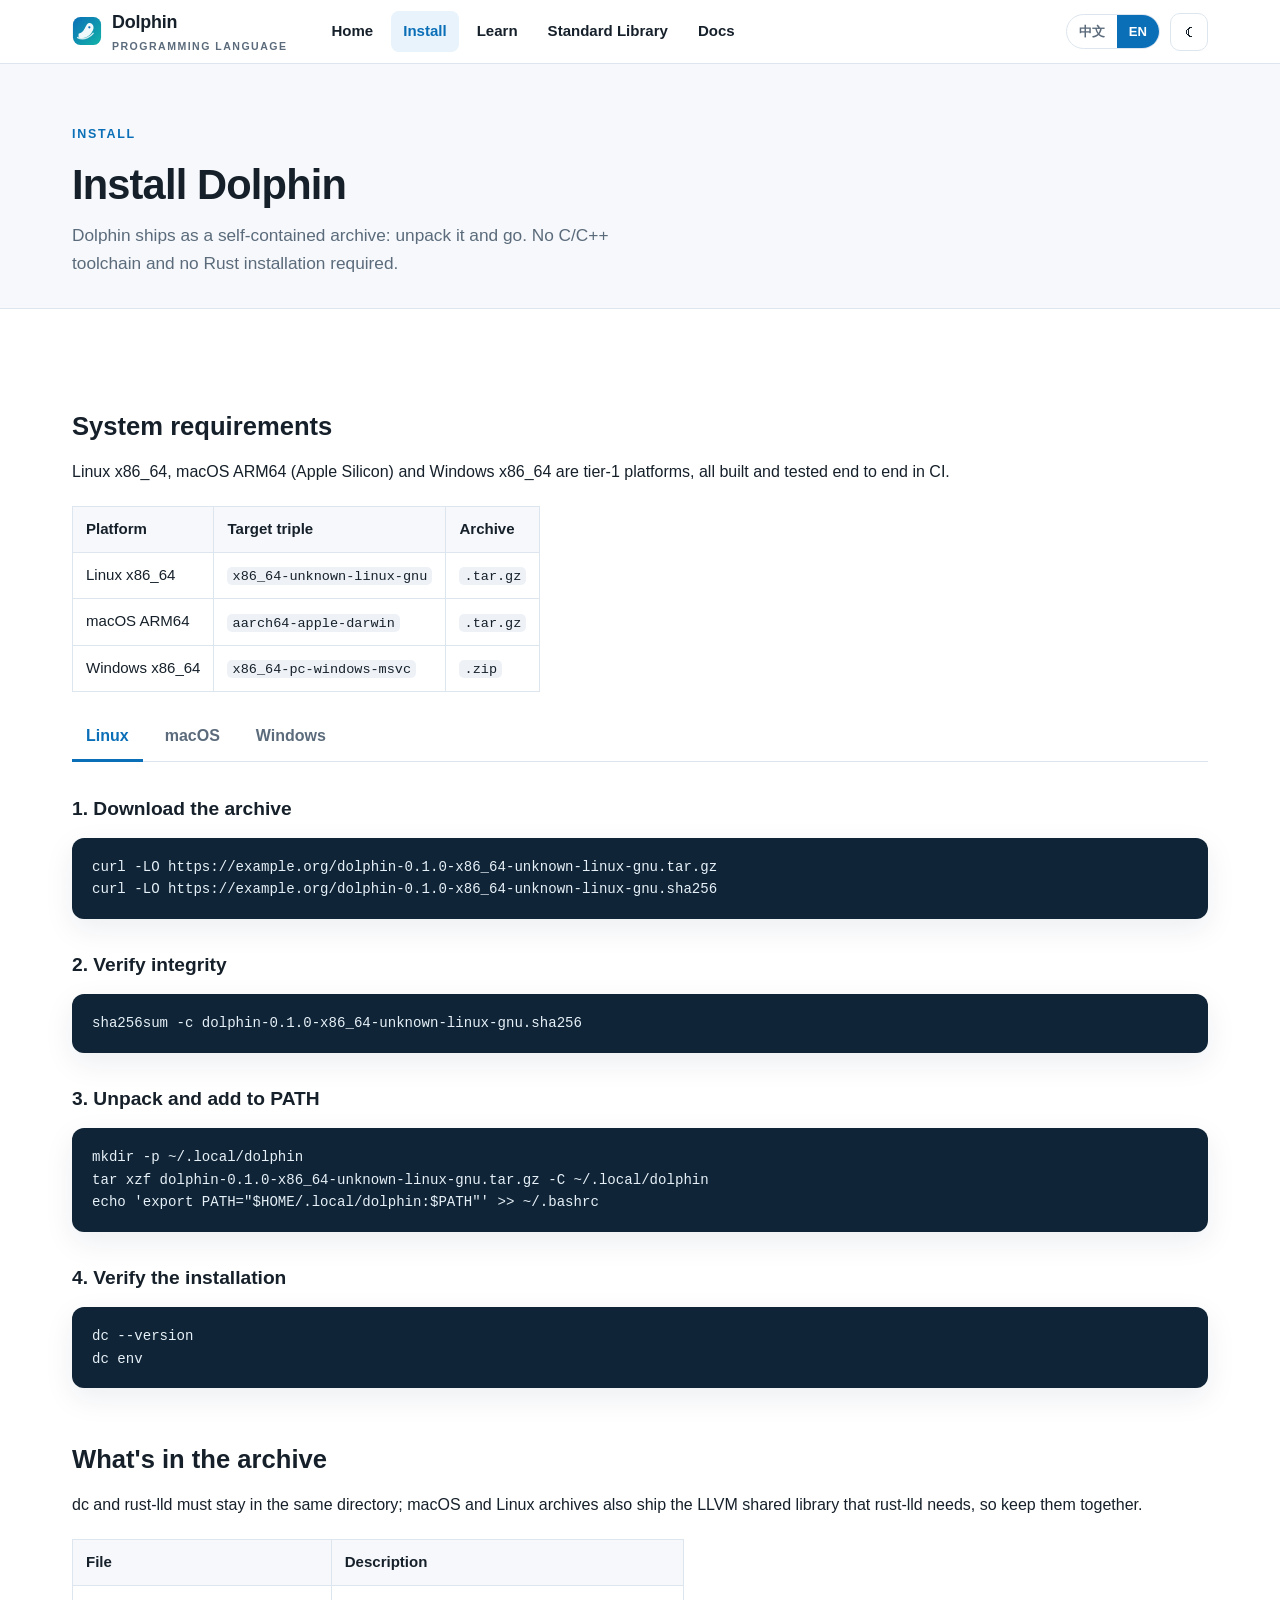
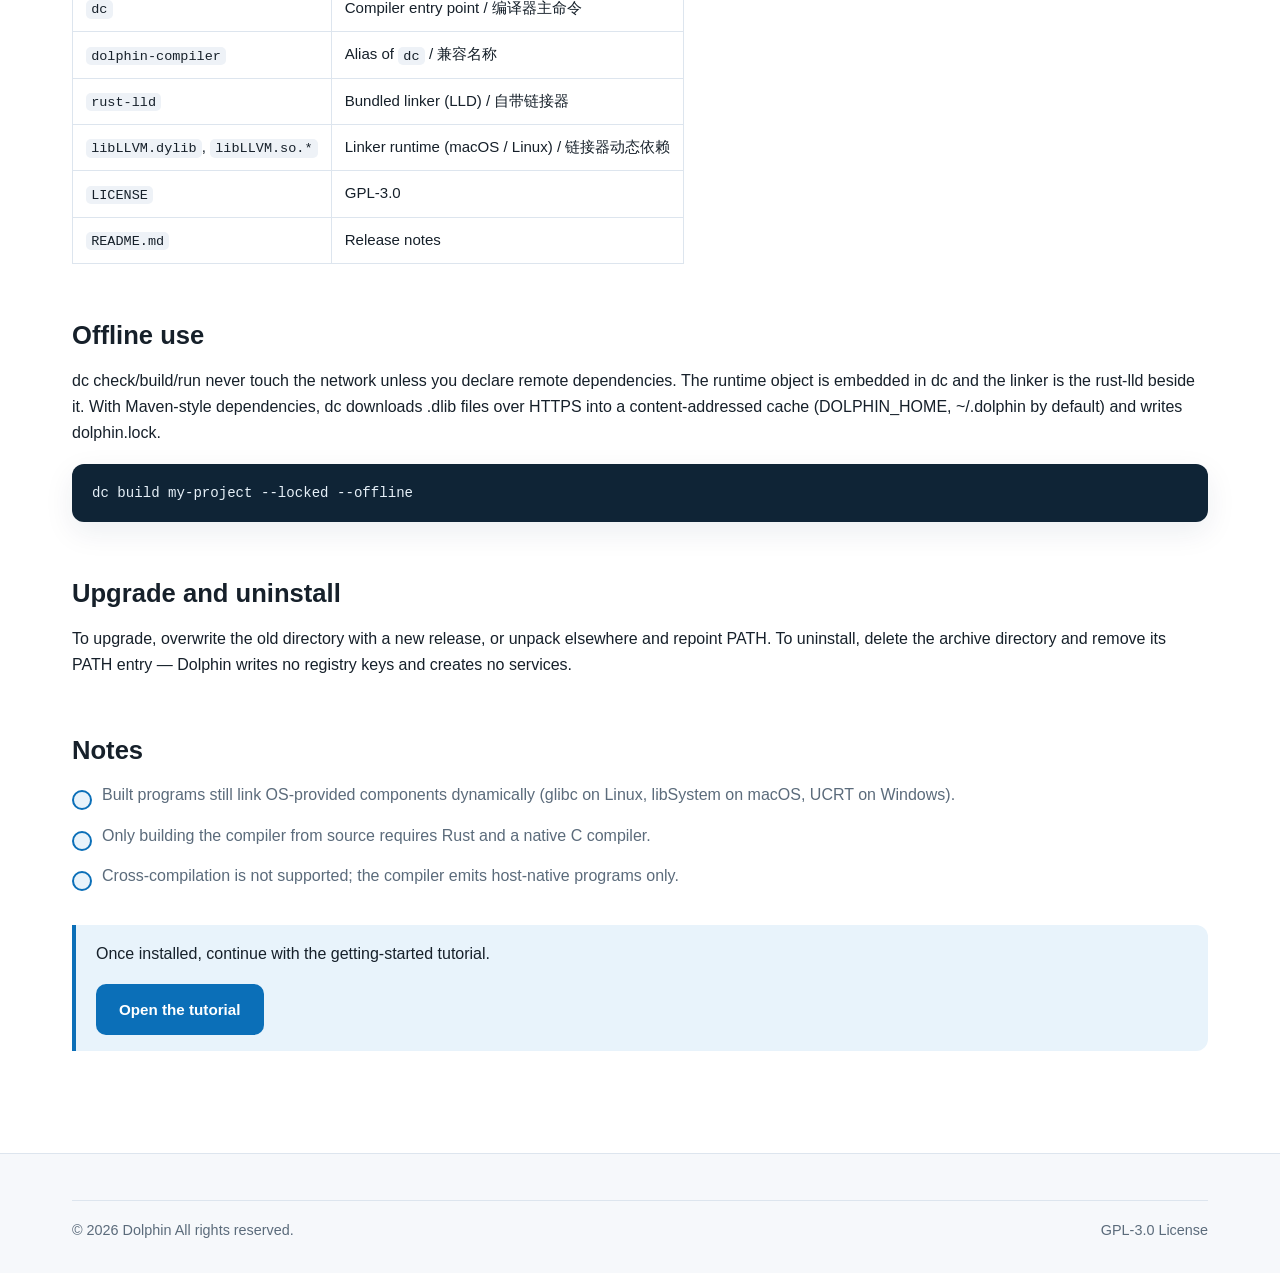
==== docs/website/install.html @ df81fddd "v0.2.0-M18-10" ====
<!DOCTYPE html>
<html lang="zh-CN" data-lang="zh-CN">
<head>
  <meta charset="UTF-8" />
  <meta name="viewport" content="width=device-width, initial-scale=1" />
  <meta name="description" content="安装 Dolphin 编译器：下载自包含发行包，解压并加入 PATH。" />
  <title>安装 · Dolphin</title>
  <link rel="stylesheet" href="assets/css/site.css" />
  <script>
    (function () {
      try {
        var saved = localStorage.getItem("dolphin-theme");
        if (saved === "dark" || saved === "light") {
          document.documentElement.setAttribute("data-theme", saved);
        } else if (window.matchMedia && window.matchMedia("(prefers-color-scheme: dark)").matches) {
          document.documentElement.setAttribute("data-theme", "dark");
        }
      } catch (e) {}
    })();
  </script>
  <script defer src="assets/js/i18n.js"></script>
  <script defer src="assets/js/site.js"></script>
</head>
<body>
  <a class="skip-link" href="#main" data-i18n="nav.home">首页</a>

  <header class="topbar">
    <div class="container">
      <a class="brand" href="index.html">
        <svg viewBox="0 0 64 64" aria-hidden="true">
          <defs>
            <linearGradient id="dolphinGrad2" x1="0" y1="0" x2="1" y2="1">
              <stop offset="0" stop-color="#0b6fb8" />
              <stop offset="1" stop-color="#12b3a8" />
            </linearGradient>
          </defs>
          <rect x="2" y="2" width="60" height="60" rx="16" fill="url(#dolphinGrad2)" />
          <path d="M14 38c8-2 12-8 15-15 2-4 4-7 7-8 4-1 7 1 9 5 2 4 1 9-3 15-3 5-8 9-14 11-5 2-10 2-14 0z" fill="#fff" opacity="0.94" />
          <circle cx="37" cy="24" r="2.4" fill="#0b6fb8" />
          <path d="M12 46c6 3 14 3 21 0 5-2 9-5 12-9" stroke="#fff" stroke-width="3" fill="none" stroke-linecap="round" opacity="0.8" />
        </svg>
        <span>
          <span data-i18n="brand.name">Dolphin</span>
          <small data-i18n="brand.tagline">编程语言</small>
        </span>
      </a>
      <nav class="nav-links" aria-label="Primary">
        <a href="index.html" data-nav data-i18n="nav.home">首页</a>
        <a href="install.html" data-nav data-i18n="nav.install">安装</a>
        <a href="docs/index.html#/tutorial/install" data-nav data-i18n="nav.tutorial">教程</a>
        <a href="docs/index.html#/std/overview" data-nav data-i18n="nav.stdlib">标准库</a>
        <a href="docs/index.html" data-i18n="nav.docs">文档</a>
      </nav>
      <div class="topbar-actions">
        <div class="lang-switch" role="group" data-i18n-aria="nav.language">
          <button type="button" data-lang-btn="zh-CN">中文</button>
          <button type="button" data-lang-btn="en-US">EN</button>
        </div>
        <button type="button" class="icon-btn" data-theme-toggle data-i18n-title="nav.theme" aria-label="Toggle theme">☾</button>
        <button type="button" class="icon-btn menu-btn" data-menu-toggle data-i18n-aria="nav.menu" aria-label="Menu">☰</button>
      </div>
    </div>
  </header>

  <main id="main">
    <div class="page-head">
      <div class="container">
        <span class="eyebrow" data-i18n="install.eyebrow">安装</span>
        <h1 data-i18n="install.title">安装 Dolphin</h1>
        <p data-i18n="install.lead">
          Dolphin 以自包含发行包发布：解压后即可使用，无需安装 C/C++ 工具链，也无需 Rust。
        </p>
      </div>
    </div>

    <div class="page-body">
      <div class="container">
        <h2 data-i18n="install.requirements">系统要求</h2>
        <p data-i18n="install.requirements.body">
          Linux x86_64、macOS ARM64（Apple Silicon）与 Windows x86_64 为一级支持平台，均在 CI
          中完成构建与端到端测试。
        </p>
        <table>
          <thead>
            <tr><th>Platform</th><th>Target triple</th><th>Archive</th></tr>
          </thead>
          <tbody>
            <tr><td>Linux x86_64</td><td><code>x86_64-unknown-linux-gnu</code></td><td><code>.tar.gz</code></td></tr>
            <tr><td>macOS ARM64</td><td><code>aarch64-apple-darwin</code></td><td><code>.tar.gz</code></td></tr>
            <tr><td>Windows x86_64</td><td><code>x86_64-pc-windows-msvc</code></td><td><code>.zip</code></td></tr>
          </tbody>
        </table>

        <div data-tabs>
          <div class="tabs" role="tablist">
            <button type="button" class="is-active" data-tab="tab-linux" data-i18n="install.tabs.linux">Linux</button>
            <button type="button" data-tab="tab-macos" data-i18n="install.tabs.macos">macOS</button>
            <button type="button" data-tab="tab-windows" data-i18n="install.tabs.windows">Windows</button>
          </div>

          <div class="tab-panel is-active" id="tab-linux">
            <h3 data-i18n="install.step.download">1. 下载归档</h3>
            <pre><code>curl -LO https://example.org/dolphin-0.1.0-x86_64-unknown-linux-gnu.tar.gz
curl -LO https://example.org/dolphin-0.1.0-x86_64-unknown-linux-gnu.sha256</code></pre>
            <h3 data-i18n="install.step.verify">2. 校验完整性</h3>
            <pre><code>sha256sum -c dolphin-0.1.0-x86_64-unknown-linux-gnu.sha256</code></pre>
            <h3 data-i18n="install.step.extract">3. 解压并加入 PATH</h3>
            <pre><code>mkdir -p ~/.local/dolphin
tar xzf dolphin-0.1.0-x86_64-unknown-linux-gnu.tar.gz -C ~/.local/dolphin
echo 'export PATH="$HOME/.local/dolphin:$PATH"' &gt;&gt; ~/.bashrc</code></pre>
            <h3 data-i18n="install.step.verifyenv">4. 验证安装</h3>
            <pre><code>dc --version
dc env</code></pre>
          </div>

          <div class="tab-panel" id="tab-macos">
            <h3 data-i18n="install.step.download">1. 下载归档</h3>
            <pre><code>curl -LO https://example.org/dolphin-0.1.0-aarch64-apple-darwin.tar.gz
curl -LO https://example.org/dolphin-0.1.0-aarch64-apple-darwin.sha256</code></pre>
            <h3 data-i18n="install.step.verify">2. 校验完整性</h3>
            <pre><code>shasum -a 256 -c dolphin-0.1.0-aarch64-apple-darwin.sha256</code></pre>
            <h3 data-i18n="install.step.extract">3. 解压并加入 PATH</h3>
            <pre><code>mkdir -p ~/.local/dolphin
tar xzf dolphin-0.1.0-aarch64-apple-darwin.tar.gz -C ~/.local/dolphin
echo 'export PATH="$HOME/.local/dolphin:$PATH"' &gt;&gt; ~/.zshrc</code></pre>
            <h3 data-i18n="install.step.verifyenv">4. 验证安装</h3>
            <pre><code>dc --version
dc env</code></pre>
          </div>

          <div class="tab-panel" id="tab-windows">
            <h3 data-i18n="install.step.download">1. 下载归档</h3>
            <pre><code>Invoke-WebRequest -Uri https://example.org/dolphin-0.1.0-x86_64-pc-windows-msvc.zip `
  -OutFile dolphin-0.1.0-x86_64-pc-windows-msvc.zip</code></pre>
            <h3 data-i18n="install.step.verify">2. 校验完整性</h3>
            <pre><code>Get-FileHash dolphin-0.1.0-x86_64-pc-windows-msvc.zip -Algorithm SHA256</code></pre>
            <h3 data-i18n="install.step.extract">3. 解压并加入 PATH</h3>
            <pre><code>Expand-Archive dolphin-0.1.0-x86_64-pc-windows-msvc.zip `
  -DestinationPath "$env:USERPROFILE\dolphin"
$env:Path = "$env:USERPROFILE\dolphin;$env:Path"</code></pre>
            <h3 data-i18n="install.step.verifyenv">4. 验证安装</h3>
            <pre><code>dc --version
dc env</code></pre>
          </div>
        </div>

        <h2 data-i18n="install.package.title">发行包内容</h2>
        <p data-i18n="install.package.body">
          dc 与 rust-lld 必须位于同一目录；macOS 与 Linux 包还携带 rust-lld 依赖的 LLVM 动态库，请勿拆分。
        </p>
        <table>
          <thead>
            <tr><th>File</th><th>Description</th></tr>
          </thead>
          <tbody>
            <tr><td><code>dc</code></td><td>Compiler entry point / 编译器主命令</td></tr>
            <tr><td><code>dolphin-compiler</code></td><td>Alias of <code>dc</code> / 兼容名称</td></tr>
            <tr><td><code>rust-lld</code></td><td>Bundled linker (LLD) / 自带链接器</td></tr>
            <tr><td><code>libLLVM.dylib</code>, <code>libLLVM.so.*</code></td><td>Linker runtime (macOS / Linux) / 链接器动态依赖</td></tr>
            <tr><td><code>LICENSE</code></td><td>GPL-3.0</td></tr>
            <tr><td><code>README.md</code></td><td>Release notes</td></tr>
          </tbody>
        </table>

        <h2 id="offline" data-i18n="install.offline.title">离线使用</h2>
        <p data-i18n="install.offline.body">
          在不声明远程依赖时，dc check/build/run 不会访问网络。运行时目标文件内嵌于 dc，链接器为同目录的
          rust-lld。使用 Maven 风格依赖时，dc 会通过 HTTPS 下载 .dlib 到内容寻址缓存（DOLPHIN_HOME，默认
          ~/.dolphin），并写入 dolphin.lock。
        </p>
        <pre><code>dc build my-project --locked --offline</code></pre>

        <h2 id="upgrade" data-i18n="install.upgrade.title">升级与卸载</h2>
        <p data-i18n="install.upgrade.body">
          升级：用新版本覆盖旧目录，或解压到新目录后替换 PATH。卸载：删除发行目录并从 PATH
          移除对应条目即可，Dolphin 不写注册表、不创建系统服务。
        </p>

        <h2 data-i18n="install.notes.title">说明</h2>
        <ul class="feature-list">
          <li data-i18n="install.notes.1">构建程序时仍会动态链接操作系统自带组件（Linux glibc、macOS libSystem、Windows UCRT）。</li>
          <li data-i18n="install.notes.2">从源码构建编译器自身才需要 Rust 与本机 C 编译器。</li>
          <li data-i18n="install.notes.3">当前不支持交叉编译，编译器只生成宿主平台的本机程序。</li>
        </ul>

        <div class="callout" style="margin-top: 36px">
          <p data-i18n="install.next">安装完成后，继续阅读入门教程。</p>
          <p style="margin-bottom: 0">
            <a class="btn btn-primary" href="docs/index.html#/tutorial/install" data-i18n="install.next.btn">进入入门教程</a>
          </p>
        </div>
      </div>
    </div>
  </main>

  <footer class="site-footer">
    <div class="container">
      <div class="footer-bottom">
        <span>© <span data-year>2026</span> Dolphin <span data-i18n="footer.rights">保留所有权利。</span></span>
        <span data-i18n="footer.license">GPL-3.0 许可证</span>
      </div>
    </div>
  </footer>
</body>
</html>
---- docs/website/assets/css/site.css ----
:root {
  --brand: #0b6fb8;
  --brand-strong: #084f83;
  --brand-soft: #e8f3fb;
  --accent: #12b3a8;
  --bg: #ffffff;
  --bg-alt: #f6f8fb;
  --surface: #ffffff;
  --text: #16202a;
  --muted: #5b6b7b;
  --border: #dde5ee;
  --code-bg: #0f2436;
  --code-text: #e6f0f8;
  --inline-code-bg: #eef2f7;
  --shadow: 0 10px 30px rgba(14, 42, 71, 0.08);
  --radius: 12px;
  --topbar-h: 64px;
  --maxw: 1180px;
  --font: -apple-system, BlinkMacSystemFont, "Segoe UI", "Noto Sans", "PingFang SC",
    "Hiragino Sans GB", "Microsoft YaHei", Roboto, Helvetica, Arial, sans-serif;
  --mono: "SFMono-Regular", ui-monospace, "JetBrains Mono", "Cascadia Code", Consolas,
    "Liberation Mono", Menlo, monospace;
}

[data-theme="dark"] {
  --brand: #4aa8e8;
  --brand-strong: #8dc9f2;
  --brand-soft: #12293c;
  --accent: #2fd0c4;
  --bg: #0d141c;
  --bg-alt: #111b25;
  --surface: #131f2b;
  --text: #e7eef5;
  --muted: #9aabbd;
  --border: #24374a;
  --code-bg: #0a1622;
  --code-text: #dcebf7;
  --inline-code-bg: #1b2a3a;
  --shadow: 0 12px 34px rgba(0, 0, 0, 0.4);
}

* {
  box-sizing: border-box;
}

html {
  scroll-behavior: smooth;
}

body {
  margin: 0;
  font-family: var(--font);
  color: var(--text);
  background: var(--bg);
  line-height: 1.65;
  -webkit-font-smoothing: antialiased;
}

a {
  color: var(--brand);
  text-decoration: none;
}

a:hover {
  text-decoration: underline;
}

h1,
h2,
h3,
h4 {
  line-height: 1.25;
  margin: 0 0 0.6em;
  scroll-margin-top: calc(var(--topbar-h) + 16px);
}

h1 {
  font-size: 2.35rem;
  letter-spacing: -0.02em;
}

h2 {
  font-size: 1.6rem;
  margin-top: 2.2em;
}

h3 {
  font-size: 1.2rem;
  margin-top: 1.8em;
}

p {
  margin: 0 0 1em;
}

code {
  font-family: var(--mono);
  font-size: 0.9em;
  background: var(--inline-code-bg);
  padding: 0.12em 0.38em;
  border-radius: 5px;
}

pre {
  background: var(--code-bg);
  color: var(--code-text);
  padding: 18px 20px;
  border-radius: var(--radius);
  overflow-x: auto;
  font-size: 0.88rem;
  line-height: 1.6;
  margin: 1.2em 0;
  box-shadow: var(--shadow);
}

pre code {
  background: none;
  padding: 0;
  color: inherit;
  font-size: inherit;
}

.container {
  width: 100%;
  max-width: var(--maxw);
  margin: 0 auto;
  padding: 0 22px;
}

.skip-link {
  position: absolute;
  left: -999px;
  top: 0;
  background: var(--brand);
  color: #fff;
  padding: 8px 14px;
  z-index: 200;
}

.skip-link:focus {
  left: 8px;
  top: 8px;
}

.topbar {
  position: sticky;
  top: 0;
  z-index: 100;
  height: var(--topbar-h);
  background: color-mix(in srgb, var(--surface) 88%, transparent);
  backdrop-filter: blur(10px);
  border-bottom: 1px solid var(--border);
}

.topbar .container {
  height: 100%;
  display: flex;
  align-items: center;
  gap: 22px;
}

.brand {
  display: flex;
  align-items: center;
  gap: 10px;
  font-weight: 800;
  font-size: 1.12rem;
  color: var(--text);
  letter-spacing: -0.01em;
}

.brand:hover {
  text-decoration: none;
}

.brand svg {
  width: 30px;
  height: 30px;
  flex: 0 0 auto;
}

.brand small {
  display: block;
  font-size: 0.66rem;
  font-weight: 600;
  color: var(--muted);
  letter-spacing: 0.14em;
  text-transform: uppercase;
}

.nav-links {
  display: flex;
  align-items: center;
  gap: 6px;
  margin-left: 10px;
}

.nav-links a {
  color: var(--text);
  font-weight: 600;
  font-size: 0.94rem;
  padding: 8px 12px;
  border-radius: 8px;
}

.nav-links a:hover {
  background: var(--bg-alt);
  text-decoration: none;
}

.nav-links a.active {
  color: var(--brand);
  background: var(--brand-soft);
}

.topbar-actions {
  margin-left: auto;
  display: flex;
  align-items: center;
  gap: 10px;
}

.lang-switch {
  display: inline-flex;
  border: 1px solid var(--border);
  border-radius: 999px;
  overflow: hidden;
  background: var(--surface);
}

.lang-switch button {
  border: 0;
  background: transparent;
  color: var(--muted);
  font: inherit;
  font-size: 0.82rem;
  font-weight: 700;
  padding: 6px 12px;
  cursor: pointer;
}

.lang-switch button.is-active {
  background: var(--brand);
  color: #fff;
}

.icon-btn {
  width: 38px;
  height: 38px;
  display: inline-flex;
  align-items: center;
  justify-content: center;
  border: 1px solid var(--border);
  border-radius: 10px;
  background: var(--surface);
  color: var(--text);
  cursor: pointer;
  font-size: 1rem;
}

.icon-btn:hover {
  border-color: var(--brand);
  color: var(--brand);
}

.menu-btn {
  display: none;
}

.hero {
  position: relative;
  overflow: hidden;
  padding: 84px 0 72px;
  background:
    radial-gradient(1000px 420px at 82% -10%, rgba(18, 179, 168, 0.18), transparent 60%),
    radial-gradient(900px 460px at 8% 0%, var(--brand-soft), transparent 62%),
    var(--bg);
  border-bottom: 1px solid var(--border);
}

.hero-grid {
  display: grid;
  grid-template-columns: 1.15fr 1fr;
  gap: 48px;
  align-items: center;
}

.eyebrow {
  display: inline-block;
  font-size: 0.78rem;
  font-weight: 800;
  letter-spacing: 0.14em;
  text-transform: uppercase;
  color: var(--brand);
  margin-bottom: 14px;
}

.hero h1 {
  font-size: 3.1rem;
  margin-bottom: 0.35em;
}

.hero .lead {
  font-size: 1.2rem;
  color: var(--muted);
  max-width: 34em;
}

.hero-cta {
  display: flex;
  flex-wrap: wrap;
  gap: 12px;
  margin-top: 26px;
}

.btn {
  display: inline-flex;
  align-items: center;
  gap: 8px;
  padding: 12px 22px;
  border-radius: 10px;
  font-weight: 700;
  font-size: 0.95rem;
  border: 1px solid transparent;
  cursor: pointer;
}

.btn:hover {
  text-decoration: none;
}

.btn-primary {
  background: var(--brand);
  color: #fff;
}

.btn-primary:hover {
  background: var(--brand-strong);
}

.btn-ghost {
  border-color: var(--border);
  color: var(--text);
  background: var(--surface);
}

.btn-ghost:hover {
  border-color: var(--brand);
  color: var(--brand);
}

.hero-code pre {
  margin: 0;
  font-size: 0.9rem;
}

.hero-code .terminal {
  border-radius: var(--radius);
  background: var(--code-bg);
  box-shadow: var(--shadow);
  overflow: hidden;
}

.terminal-bar {
  display: flex;
  align-items: center;
  gap: 7px;
  padding: 10px 14px;
  background: rgba(255, 255, 255, 0.06);
}

.terminal-bar span {
  width: 11px;
  height: 11px;
  border-radius: 50%;
  background: rgba(255, 255, 255, 0.22);
}

.terminal-bar .t-title {
  margin-left: 8px;
  color: rgba(255, 255, 255, 0.6);
  font-size: 0.78rem;
  font-family: var(--mono);
}

section.block {
  padding: 66px 0;
}

section.block.alt {
  background: var(--bg-alt);
  border-top: 1px solid var(--border);
  border-bottom: 1px solid var(--border);
}

.section-head {
  max-width: 720px;
  margin-bottom: 38px;
}

.section-head h2 {
  margin-top: 0;
  font-size: 2rem;
}

.section-head p {
  color: var(--muted);
  font-size: 1.05rem;
}

.cards {
  display: grid;
  grid-template-columns: repeat(3, 1fr);
  gap: 20px;
}

.card {
  background: var(--surface);
  border: 1px solid var(--border);
  border-radius: var(--radius);
  padding: 26px;
  box-shadow: var(--shadow);
}

.card .card-icon {
  width: 42px;
  height: 42px;
  border-radius: 11px;
  display: flex;
  align-items: center;
  justify-content: center;
  background: var(--brand-soft);
  color: var(--brand);
  font-size: 1.3rem;
  margin-bottom: 14px;
}

.card h3 {
  margin-top: 0;
}

.card p {
  color: var(--muted);
  margin-bottom: 0;
}

.split {
  display: grid;
  grid-template-columns: 1fr 1fr;
  gap: 44px;
  align-items: center;
}

.feature-list {
  list-style: none;
  padding: 0;
  margin: 0;
}

.feature-list li {
  padding-left: 30px;
  position: relative;
  margin-bottom: 14px;
  color: var(--muted);
}

.feature-list li::before {
  content: "";
  position: absolute;
  left: 0;
  top: 8px;
  width: 16px;
  height: 16px;
  border-radius: 50%;
  background: var(--brand-soft);
  border: 2px solid var(--brand);
}

.feature-list strong {
  color: var(--text);
}

.quickstart {
  display: grid;
  grid-template-columns: 1fr 1fr;
  gap: 24px;
}

.quickstart .panel {
  background: var(--surface);
  border: 1px solid var(--border);
  border-radius: var(--radius);
  padding: 24px;
}

.quickstart ol {
  margin: 0;
  padding-left: 20px;
  color: var(--muted);
}

.quickstart li {
  margin-bottom: 10px;
}

.cta-band {
  background: linear-gradient(120deg, var(--brand) 0%, var(--brand-strong) 55%, var(--accent) 140%);
  color: #fff;
  padding: 60px 0;
}

.cta-band h2 {
  color: #fff;
  margin-top: 0;
}

.cta-band p {
  color: rgba(255, 255, 255, 0.86);
  max-width: 620px;
  font-size: 1.05rem;
}

.cta-band .btn-ghost {
  background: rgba(255, 255, 255, 0.12);
  border-color: rgba(255, 255, 255, 0.5);
  color: #fff;
}

.cta-band .btn-ghost:hover {
  background: rgba(255, 255, 255, 0.22);
}

.site-footer {
  background: var(--bg-alt);
  border-top: 1px solid var(--border);
  padding: 46px 0 30px;
  color: var(--muted);
  font-size: 0.9rem;
}

.footer-grid {
  display: grid;
  grid-template-columns: 1.4fr 1fr 1fr 1fr;
  gap: 28px;
  margin-bottom: 30px;
}

.site-footer h4 {
  color: var(--text);
  font-size: 0.82rem;
  letter-spacing: 0.1em;
  text-transform: uppercase;
  margin-bottom: 12px;
}

.site-footer ul {
  list-style: none;
  margin: 0;
  padding: 0;
}

.site-footer li {
  margin-bottom: 8px;
}

.footer-bottom {
  border-top: 1px solid var(--border);
  padding-top: 18px;
  display: flex;
  flex-wrap: wrap;
  gap: 10px;
  justify-content: space-between;
}

.page-head {
  padding: 56px 0 30px;
  border-bottom: 1px solid var(--border);
  background: var(--bg-alt);
}

.page-head h1 {
  font-size: 2.6rem;
  margin-bottom: 0.25em;
}

.page-head p {
  color: var(--muted);
  font-size: 1.08rem;
  max-width: 60ch;
  margin-bottom: 0;
}

.page-body {
  padding: 46px 0 80px;
}

.tabs {
  display: flex;
  gap: 8px;
  border-bottom: 1px solid var(--border);
  margin-bottom: 30px;
  flex-wrap: wrap;
}

.tabs button {
  border: 0;
  background: transparent;
  font: inherit;
  font-weight: 700;
  color: var(--muted);
  padding: 10px 14px;
  cursor: pointer;
  border-bottom: 3px solid transparent;
  margin-bottom: -1px;
}

.tabs button.is-active {
  color: var(--brand);
  border-bottom-color: var(--brand);
}

.tab-panel {
  display: none;
}

.tab-panel.is-active {
  display: block;
}

.callout {
  border-left: 4px solid var(--brand);
  background: var(--brand-soft);
  padding: 16px 20px;
  border-radius: 0 var(--radius) var(--radius) 0;
  margin: 1.4em 0;
}

.callout.warn {
  border-color: #d98a00;
  background: #fdf3e2;
}

[data-theme="dark"] .callout.warn {
  background: #2a2113;
}

.callout p:last-child {
  margin-bottom: 0;
}

table {
  width: 100%;
  border-collapse: collapse;
  margin: 1.4em 0;
  font-size: 0.94rem;
  display: block;
  overflow-x: auto;
}

th,
td {
  border: 1px solid var(--border);
  padding: 10px 13px;
  text-align: left;
  vertical-align: top;
}

th {
  background: var(--bg-alt);
  font-weight: 700;
}

td code {
  white-space: nowrap;
}

.docs-shell {
  display: grid;
  grid-template-columns: 280px minmax(0, 1fr) 240px;
  gap: 40px;
  max-width: 1440px;
  margin: 0 auto;
  padding: 0 24px;
}

.docs-sidebar {
  position: sticky;
  top: var(--topbar-h);
  align-self: start;
  height: calc(100vh - var(--topbar-h));
  overflow-y: auto;
  padding: 28px 4px 60px 0;
  border-right: 1px solid var(--border);
}

.docs-search {
  margin-bottom: 18px;
}

.docs-search input {
  width: 100%;
  padding: 10px 12px;
  border: 1px solid var(--border);
  border-radius: 9px;
  background: var(--surface);
  color: var(--text);
  font: inherit;
  font-size: 0.9rem;
}

.docs-search input:focus {
  outline: 2px solid var(--brand);
  outline-offset: 1px;
}

.docs-nav-group {
  margin-bottom: 22px;
}

.docs-nav-group > .group-title {
  font-size: 0.74rem;
  font-weight: 800;
  letter-spacing: 0.12em;
  text-transform: uppercase;
  color: var(--muted);
  margin-bottom: 8px;
}

.docs-nav a {
  display: block;
  padding: 6px 12px;
  border-radius: 8px;
  color: var(--text);
  font-size: 0.9rem;
  border-left: 3px solid transparent;
}

.docs-nav a:hover {
  background: var(--bg-alt);
  text-decoration: none;
}

.docs-nav a.active {
  background: var(--brand-soft);
  color: var(--brand);
  border-left-color: var(--brand);
  font-weight: 700;
}

.docs-nav a.hidden {
  display: none;
}

.docs-main {
  padding: 36px 0 90px;
  min-width: 0;
}

.docs-main article {
  max-width: 820px;
}

.docs-main article > h1:first-child {
  margin-top: 0;
}

.doc-toc {
  position: sticky;
  top: var(--topbar-h);
  align-self: start;
  max-height: calc(100vh - var(--topbar-h));
  overflow-y: auto;
  padding: 38px 0 40px;
}

.doc-toc .toc-title {
  font-size: 0.74rem;
  font-weight: 800;
  letter-spacing: 0.12em;
  text-transform: uppercase;
  color: var(--muted);
  margin-bottom: 10px;
}

.doc-toc a {
  display: block;
  color: var(--muted);
  font-size: 0.84rem;
  padding: 3px 0 3px 12px;
  border-left: 2px solid var(--border);
}

.doc-toc a:hover {
  color: var(--brand);
  text-decoration: none;
  border-left-color: var(--brand);
}

.doc-toc a.level-3 {
  padding-left: 24px;
  font-size: 0.8rem;
}

.doc-pager {
  display: flex;
  justify-content: space-between;
  gap: 18px;
  margin-top: 56px;
  border-top: 1px solid var(--border);
  padding-top: 22px;
  max-width: 820px;
}

.doc-pager a {
  flex: 1;
  border: 1px solid var(--border);
  border-radius: var(--radius);
  padding: 14px 16px;
  background: var(--surface);
}

.doc-pager a:hover {
  border-color: var(--brand);
  text-decoration: none;
}

.doc-pager .dir {
  display: block;
  font-size: 0.72rem;
  text-transform: uppercase;
  letter-spacing: 0.1em;
  color: var(--muted);
  margin-bottom: 4px;
}

.doc-pager .next {
  text-align: right;
}

.doc-pager .to-next {
  margin-left: auto;
}

.docs-empty {
  color: var(--muted);
}

.os-icons {
  display: inline-flex;
  gap: 8px;
  vertical-align: middle;
}

.os-icons svg {
  width: 20px;
  height: 20px;
}

.grid-2 {
  display: grid;
  grid-template-columns: 1fr 1fr;
  gap: 24px;
}

@media (max-width: 1100px) {
  .docs-shell {
    grid-template-columns: 250px minmax(0, 1fr);
  }
  .doc-toc {
    display: none;
  }
}

@media (max-width: 900px) {
  .hero-grid,
  .split,
  .quickstart,
  .grid-2 {
    grid-template-columns: 1fr;
  }
  .cards {
    grid-template-columns: 1fr 1fr;
  }
  .hero h1 {
    font-size: 2.4rem;
  }
  .footer-grid {
    grid-template-columns: 1fr 1fr;
  }
}

@media (max-width: 760px) {
  .nav-links {
    display: none;
    position: absolute;
    top: var(--topbar-h);
    left: 0;
    right: 0;
    flex-direction: column;
    align-items: stretch;
    background: var(--surface);
    border-bottom: 1px solid var(--border);
    padding: 10px 16px 16px;
  }
  .nav-links.open {
    display: flex;
  }
  .menu-btn {
    display: inline-flex;
  }
  .cards {
    grid-template-columns: 1fr;
  }
  .docs-shell {
    grid-template-columns: 1fr;
    padding: 0 16px;
  }
  .docs-sidebar {
    position: static;
    height: auto;
    border-right: 0;
    border-bottom: 1px solid var(--border);
    padding-bottom: 16px;
  }
}
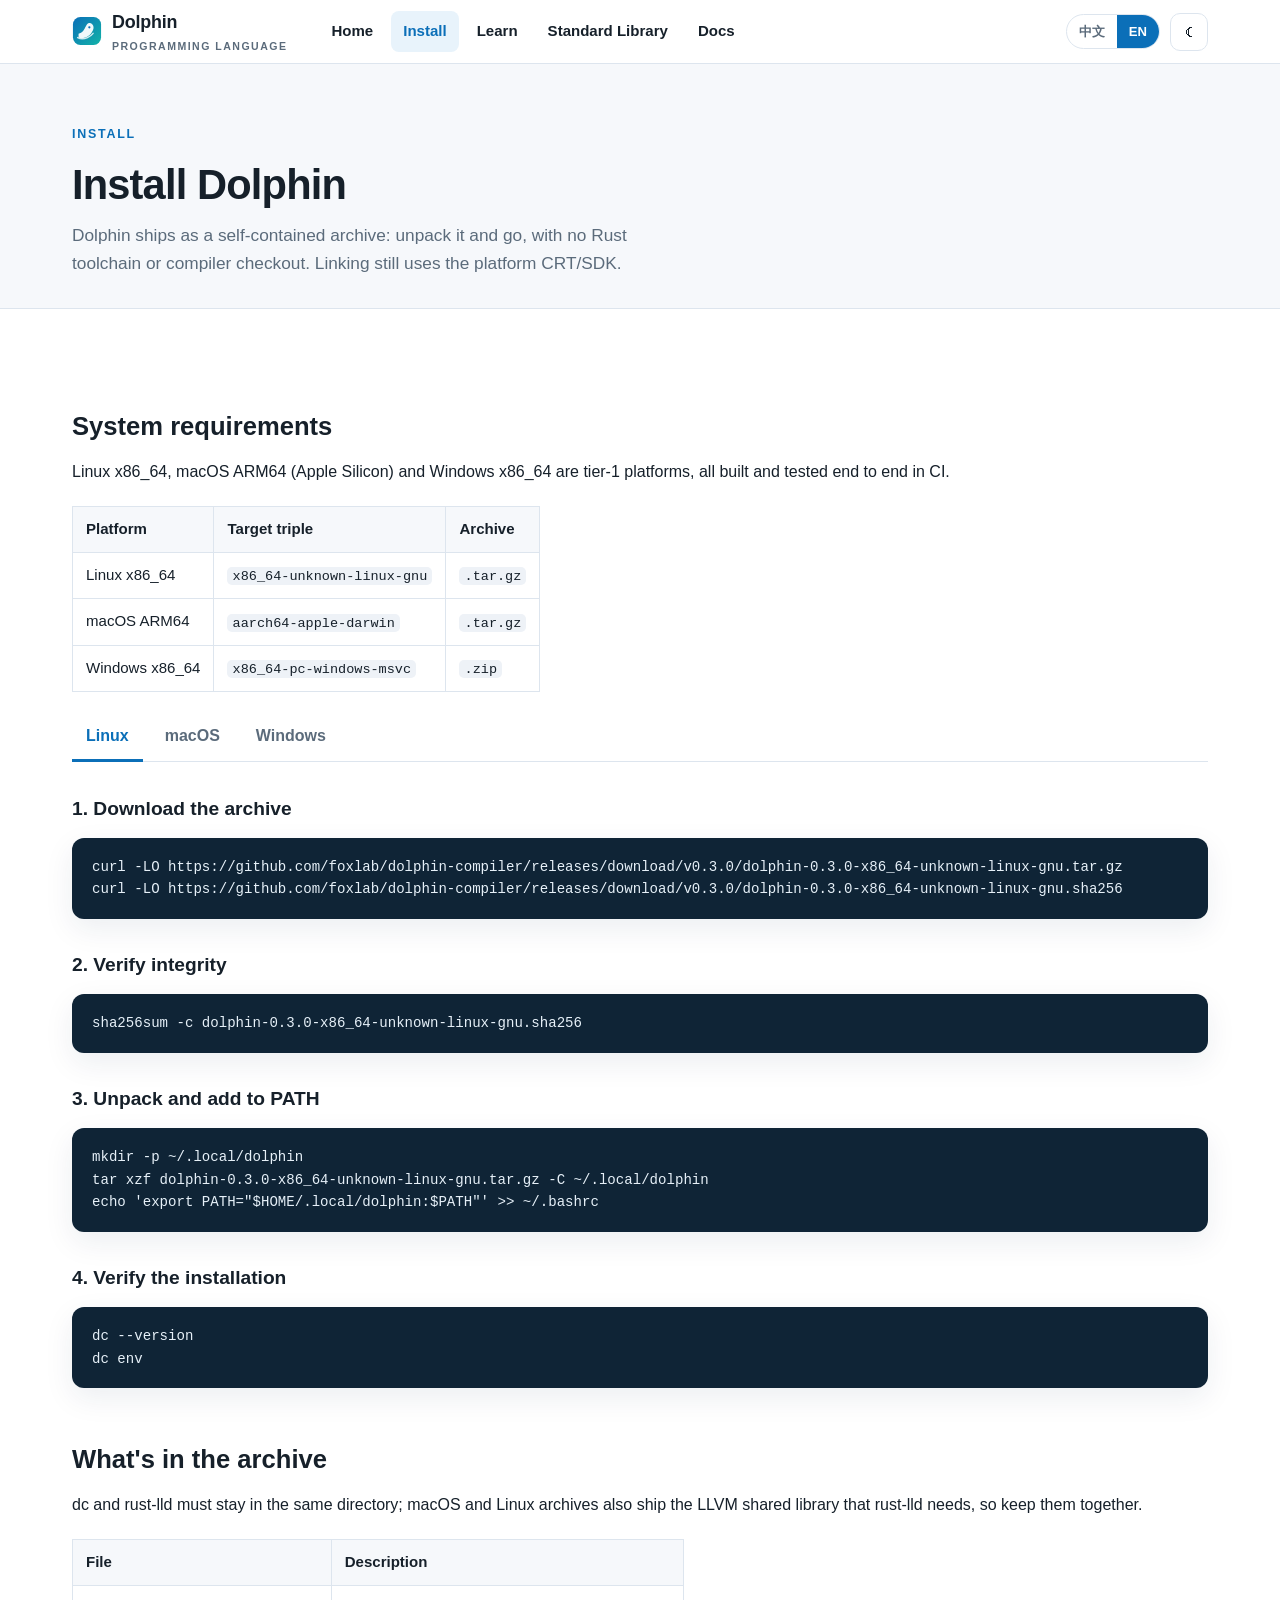
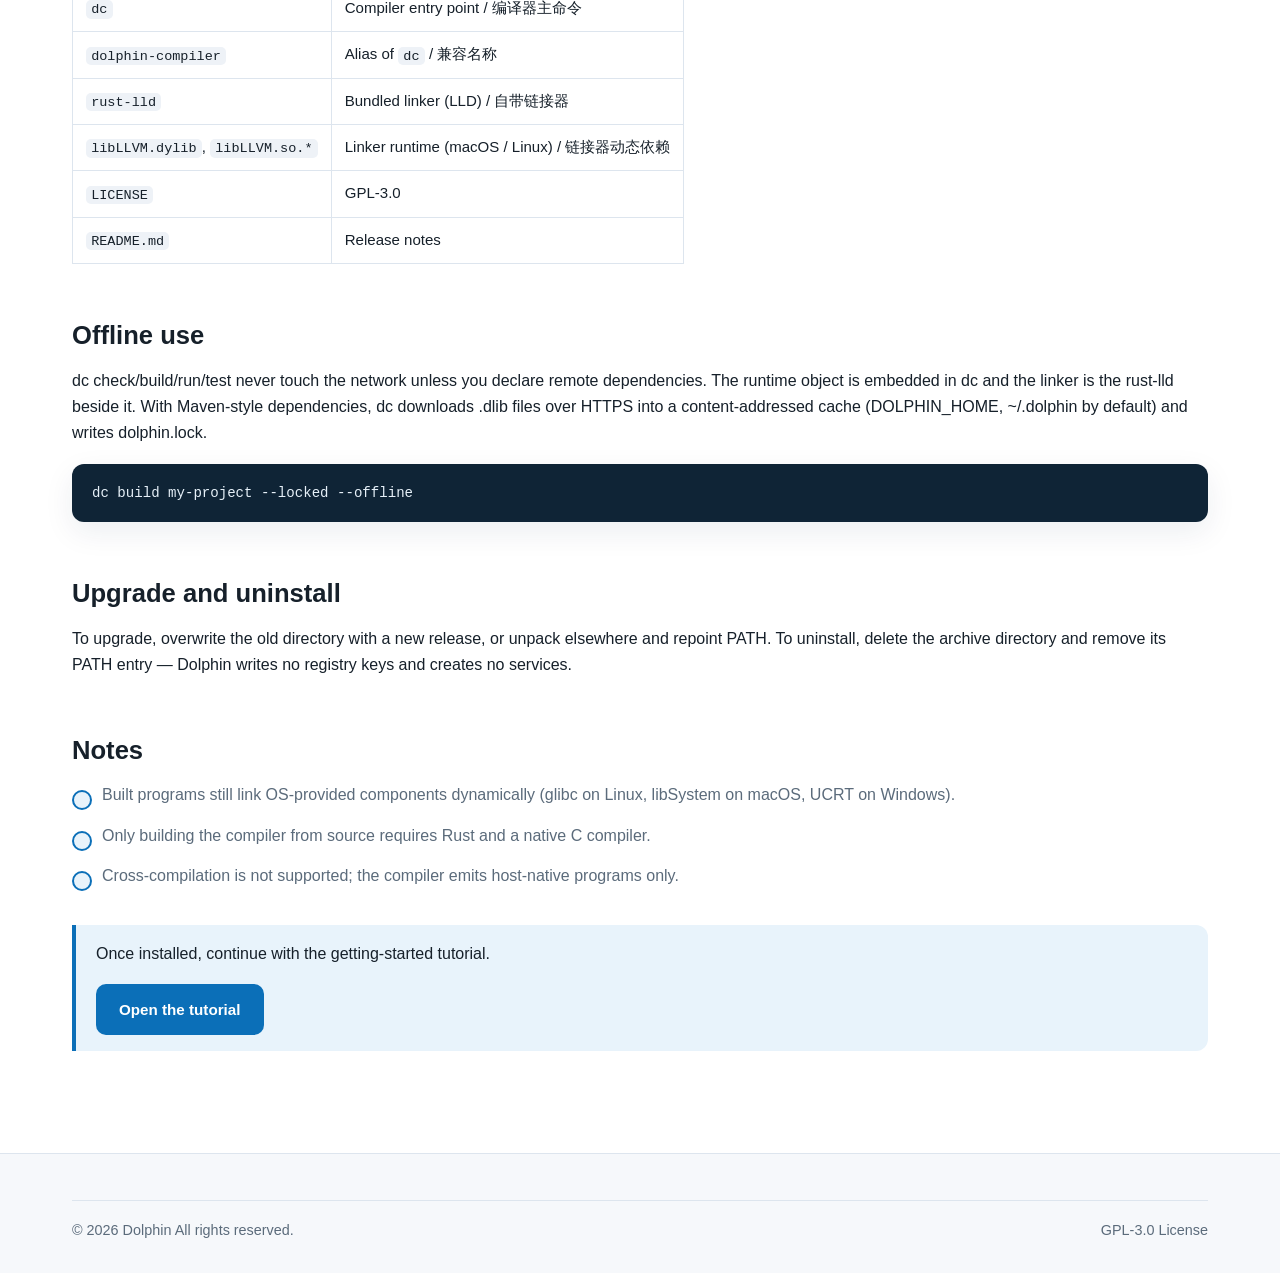
==== commit f831e5b5: "update docs (cherry picked from commit ff19db9e63d6dfbe94bf78d37e41fef1fedbcda7)" ====
--- a/docs/website/install.html
+++ b/docs/website/install.html
@@ -68,7 +68,7 @@
         <span class="eyebrow" data-i18n="install.eyebrow">安装</span>
         <h1 data-i18n="install.title">安装 Dolphin</h1>
         <p data-i18n="install.lead">
-          Dolphin 以自包含发行包发布：解压后即可使用，无需安装 C/C++ 工具链，也无需 Rust。
+          Dolphin 以自包含发行包发布：解压后即可使用，不需要 Rust 或编译器源码；链接仍使用系统自带的 CRT/SDK。
         </p>
       </div>
     </div>
@@ -100,13 +100,13 @@
 
           <div class="tab-panel is-active" id="tab-linux">
             <h3 data-i18n="install.step.download">1. 下载归档</h3>
-            <pre><code>curl -LO https://example.org/dolphin-0.1.0-x86_64-unknown-linux-gnu.tar.gz
-curl -LO https://example.org/dolphin-0.1.0-x86_64-unknown-linux-gnu.sha256</code></pre>
+            <pre><code>curl -LO https://github.com/foxlab/dolphin-compiler/releases/download/v0.3.0/dolphin-0.3.0-x86_64-unknown-linux-gnu.tar.gz
+curl -LO https://github.com/foxlab/dolphin-compiler/releases/download/v0.3.0/dolphin-0.3.0-x86_64-unknown-linux-gnu.sha256</code></pre>
             <h3 data-i18n="install.step.verify">2. 校验完整性</h3>
-            <pre><code>sha256sum -c dolphin-0.1.0-x86_64-unknown-linux-gnu.sha256</code></pre>
+            <pre><code>sha256sum -c dolphin-0.3.0-x86_64-unknown-linux-gnu.sha256</code></pre>
             <h3 data-i18n="install.step.extract">3. 解压并加入 PATH</h3>
             <pre><code>mkdir -p ~/.local/dolphin
-tar xzf dolphin-0.1.0-x86_64-unknown-linux-gnu.tar.gz -C ~/.local/dolphin
+tar xzf dolphin-0.3.0-x86_64-unknown-linux-gnu.tar.gz -C ~/.local/dolphin
 echo 'export PATH="$HOME/.local/dolphin:$PATH"' &gt;&gt; ~/.bashrc</code></pre>
             <h3 data-i18n="install.step.verifyenv">4. 验证安装</h3>
             <pre><code>dc --version
@@ -115,13 +115,13 @@
 
           <div class="tab-panel" id="tab-macos">
             <h3 data-i18n="install.step.download">1. 下载归档</h3>
-            <pre><code>curl -LO https://example.org/dolphin-0.1.0-aarch64-apple-darwin.tar.gz
-curl -LO https://example.org/dolphin-0.1.0-aarch64-apple-darwin.sha256</code></pre>
+            <pre><code>curl -LO https://github.com/foxlab/dolphin-compiler/releases/download/v0.3.0/dolphin-0.3.0-aarch64-apple-darwin.tar.gz
+curl -LO https://github.com/foxlab/dolphin-compiler/releases/download/v0.3.0/dolphin-0.3.0-aarch64-apple-darwin.sha256</code></pre>
             <h3 data-i18n="install.step.verify">2. 校验完整性</h3>
-            <pre><code>shasum -a 256 -c dolphin-0.1.0-aarch64-apple-darwin.sha256</code></pre>
+            <pre><code>shasum -a 256 -c dolphin-0.3.0-aarch64-apple-darwin.sha256</code></pre>
             <h3 data-i18n="install.step.extract">3. 解压并加入 PATH</h3>
             <pre><code>mkdir -p ~/.local/dolphin
-tar xzf dolphin-0.1.0-aarch64-apple-darwin.tar.gz -C ~/.local/dolphin
+tar xzf dolphin-0.3.0-aarch64-apple-darwin.tar.gz -C ~/.local/dolphin
 echo 'export PATH="$HOME/.local/dolphin:$PATH"' &gt;&gt; ~/.zshrc</code></pre>
             <h3 data-i18n="install.step.verifyenv">4. 验证安装</h3>
             <pre><code>dc --version
@@ -130,12 +130,12 @@
 
           <div class="tab-panel" id="tab-windows">
             <h3 data-i18n="install.step.download">1. 下载归档</h3>
-            <pre><code>Invoke-WebRequest -Uri https://example.org/dolphin-0.1.0-x86_64-pc-windows-msvc.zip `
-  -OutFile dolphin-0.1.0-x86_64-pc-windows-msvc.zip</code></pre>
+            <pre><code>Invoke-WebRequest -Uri https://github.com/foxlab/dolphin-compiler/releases/download/v0.3.0/dolphin-0.3.0-x86_64-pc-windows-msvc.zip `
+  -OutFile dolphin-0.3.0-x86_64-pc-windows-msvc.zip</code></pre>
             <h3 data-i18n="install.step.verify">2. 校验完整性</h3>
-            <pre><code>Get-FileHash dolphin-0.1.0-x86_64-pc-windows-msvc.zip -Algorithm SHA256</code></pre>
+            <pre><code>Get-FileHash dolphin-0.3.0-x86_64-pc-windows-msvc.zip -Algorithm SHA256</code></pre>
             <h3 data-i18n="install.step.extract">3. 解压并加入 PATH</h3>
-            <pre><code>Expand-Archive dolphin-0.1.0-x86_64-pc-windows-msvc.zip `
+            <pre><code>Expand-Archive dolphin-0.3.0-x86_64-pc-windows-msvc.zip `
   -DestinationPath "$env:USERPROFILE\dolphin"
 $env:Path = "$env:USERPROFILE\dolphin;$env:Path"</code></pre>
             <h3 data-i18n="install.step.verifyenv">4. 验证安装</h3>
@@ -164,7 +164,7 @@
 
         <h2 id="offline" data-i18n="install.offline.title">离线使用</h2>
         <p data-i18n="install.offline.body">
-          在不声明远程依赖时，dc check/build/run 不会访问网络。运行时目标文件内嵌于 dc，链接器为同目录的
+          在不声明远程依赖时，dc check/build/run/test 不会访问网络。运行时目标文件内嵌于 dc，链接器为同目录的
           rust-lld。使用 Maven 风格依赖时，dc 会通过 HTTPS 下载 .dlib 到内容寻址缓存（DOLPHIN_HOME，默认
           ~/.dolphin），并写入 dolphin.lock。
         </p>
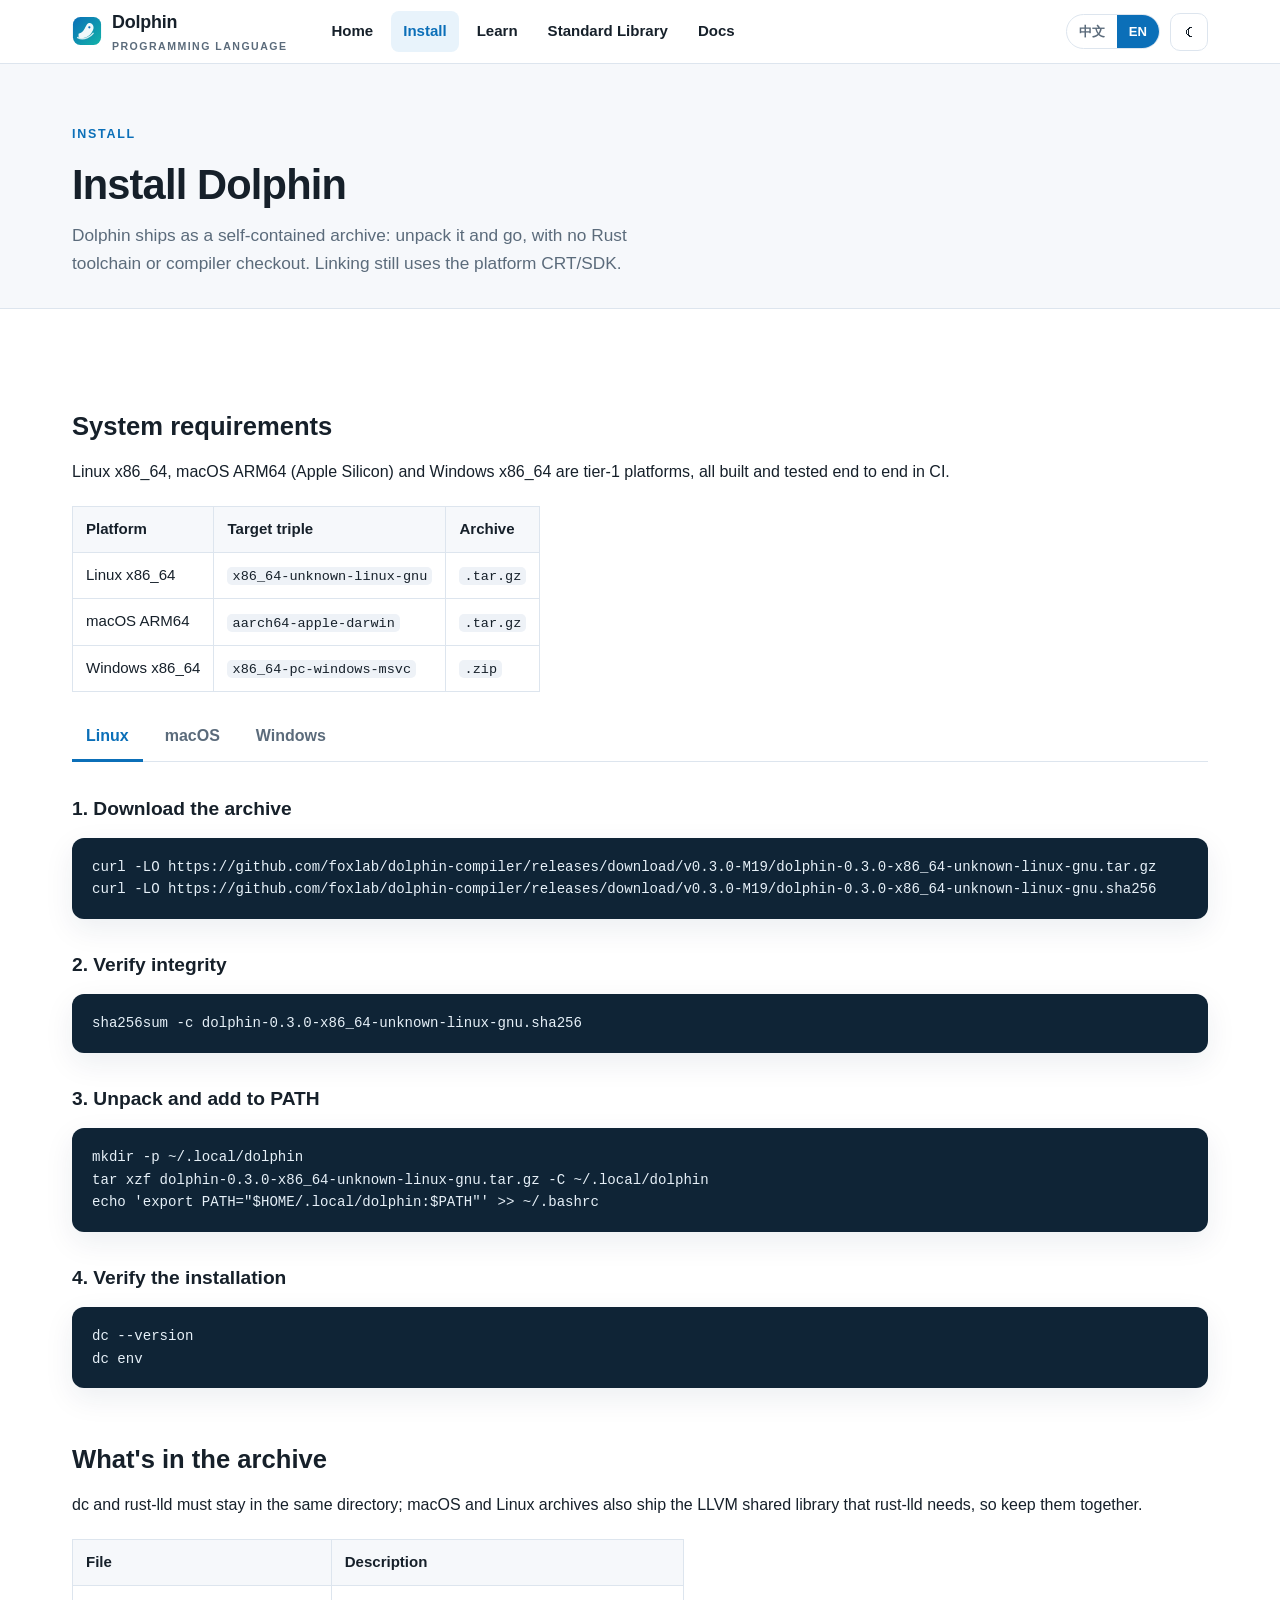
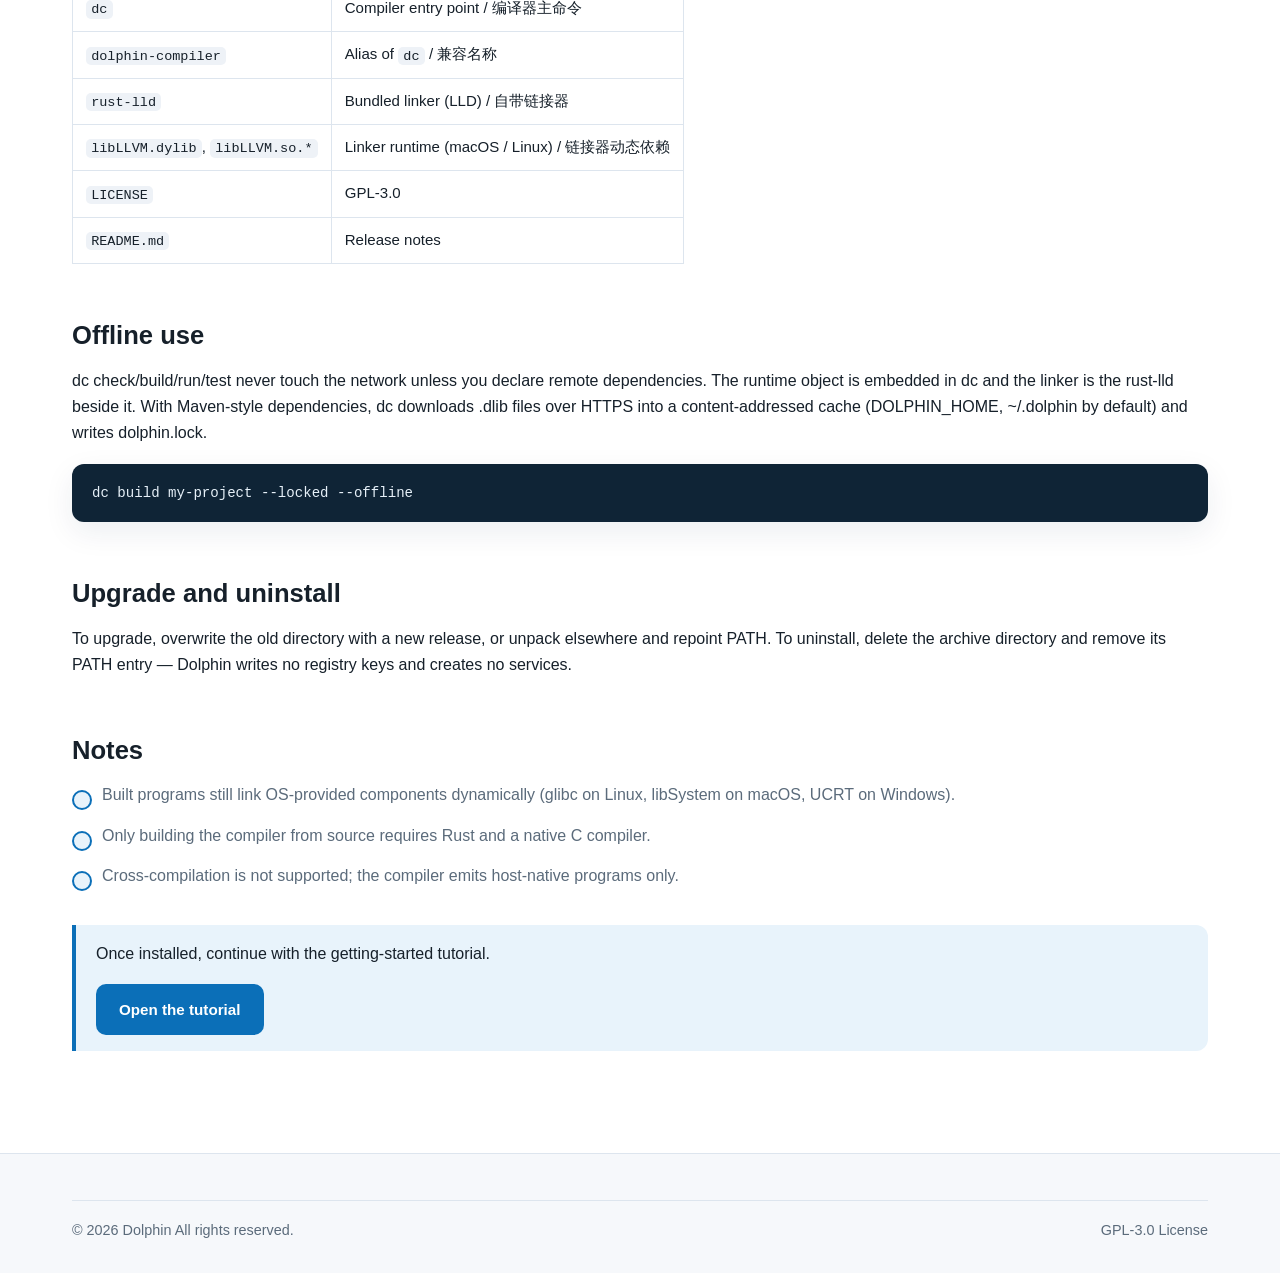
==== commit 44af1c0c: "update docs (cherry picked from commit ac64486df70746bb66c8d0586fb7bfdb49587bcd)" ====
--- a/docs/website/install.html
+++ b/docs/website/install.html
@@ -100,8 +100,8 @@
 
           <div class="tab-panel is-active" id="tab-linux">
             <h3 data-i18n="install.step.download">1. 下载归档</h3>
-            <pre><code>curl -LO https://github.com/foxlab/dolphin-compiler/releases/download/v0.3.0/dolphin-0.3.0-x86_64-unknown-linux-gnu.tar.gz
-curl -LO https://github.com/foxlab/dolphin-compiler/releases/download/v0.3.0/dolphin-0.3.0-x86_64-unknown-linux-gnu.sha256</code></pre>
+            <pre><code>curl -LO https://github.com/foxlab/dolphin-compiler/releases/download/v0.3.0-M19/dolphin-0.3.0-x86_64-unknown-linux-gnu.tar.gz
+curl -LO https://github.com/foxlab/dolphin-compiler/releases/download/v0.3.0-M19/dolphin-0.3.0-x86_64-unknown-linux-gnu.sha256</code></pre>
             <h3 data-i18n="install.step.verify">2. 校验完整性</h3>
             <pre><code>sha256sum -c dolphin-0.3.0-x86_64-unknown-linux-gnu.sha256</code></pre>
             <h3 data-i18n="install.step.extract">3. 解压并加入 PATH</h3>
@@ -115,8 +115,8 @@
 
           <div class="tab-panel" id="tab-macos">
             <h3 data-i18n="install.step.download">1. 下载归档</h3>
-            <pre><code>curl -LO https://github.com/foxlab/dolphin-compiler/releases/download/v0.3.0/dolphin-0.3.0-aarch64-apple-darwin.tar.gz
-curl -LO https://github.com/foxlab/dolphin-compiler/releases/download/v0.3.0/dolphin-0.3.0-aarch64-apple-darwin.sha256</code></pre>
+            <pre><code>curl -LO https://github.com/foxlab/dolphin-compiler/releases/download/v0.3.0-M19/dolphin-0.3.0-aarch64-apple-darwin.tar.gz
+curl -LO https://github.com/foxlab/dolphin-compiler/releases/download/v0.3.0-M19/dolphin-0.3.0-aarch64-apple-darwin.sha256</code></pre>
             <h3 data-i18n="install.step.verify">2. 校验完整性</h3>
             <pre><code>shasum -a 256 -c dolphin-0.3.0-aarch64-apple-darwin.sha256</code></pre>
             <h3 data-i18n="install.step.extract">3. 解压并加入 PATH</h3>
@@ -130,7 +130,7 @@
 
           <div class="tab-panel" id="tab-windows">
             <h3 data-i18n="install.step.download">1. 下载归档</h3>
-            <pre><code>Invoke-WebRequest -Uri https://github.com/foxlab/dolphin-compiler/releases/download/v0.3.0/dolphin-0.3.0-x86_64-pc-windows-msvc.zip `
+            <pre><code>Invoke-WebRequest -Uri https://github.com/foxlab/dolphin-compiler/releases/download/v0.3.0-M19/dolphin-0.3.0-x86_64-pc-windows-msvc.zip `
   -OutFile dolphin-0.3.0-x86_64-pc-windows-msvc.zip</code></pre>
             <h3 data-i18n="install.step.verify">2. 校验完整性</h3>
             <pre><code>Get-FileHash dolphin-0.3.0-x86_64-pc-windows-msvc.zip -Algorithm SHA256</code></pre>
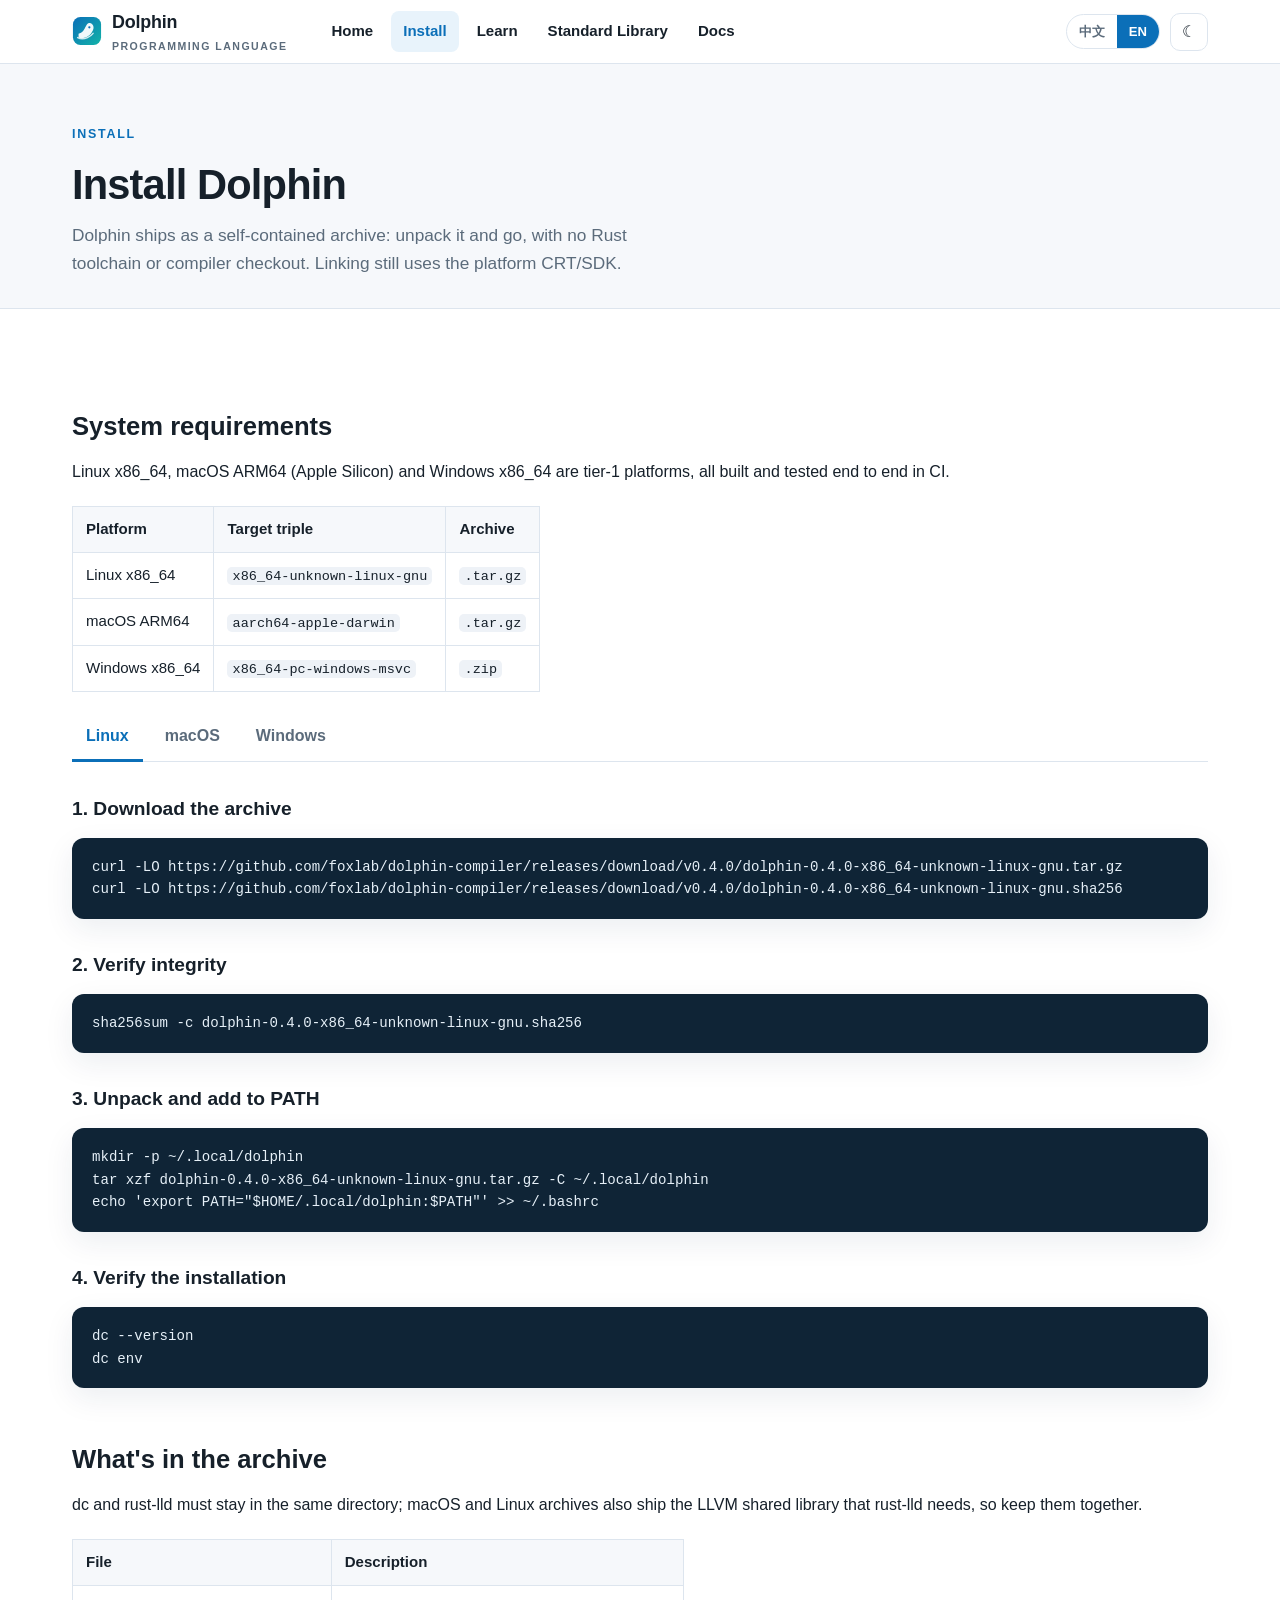
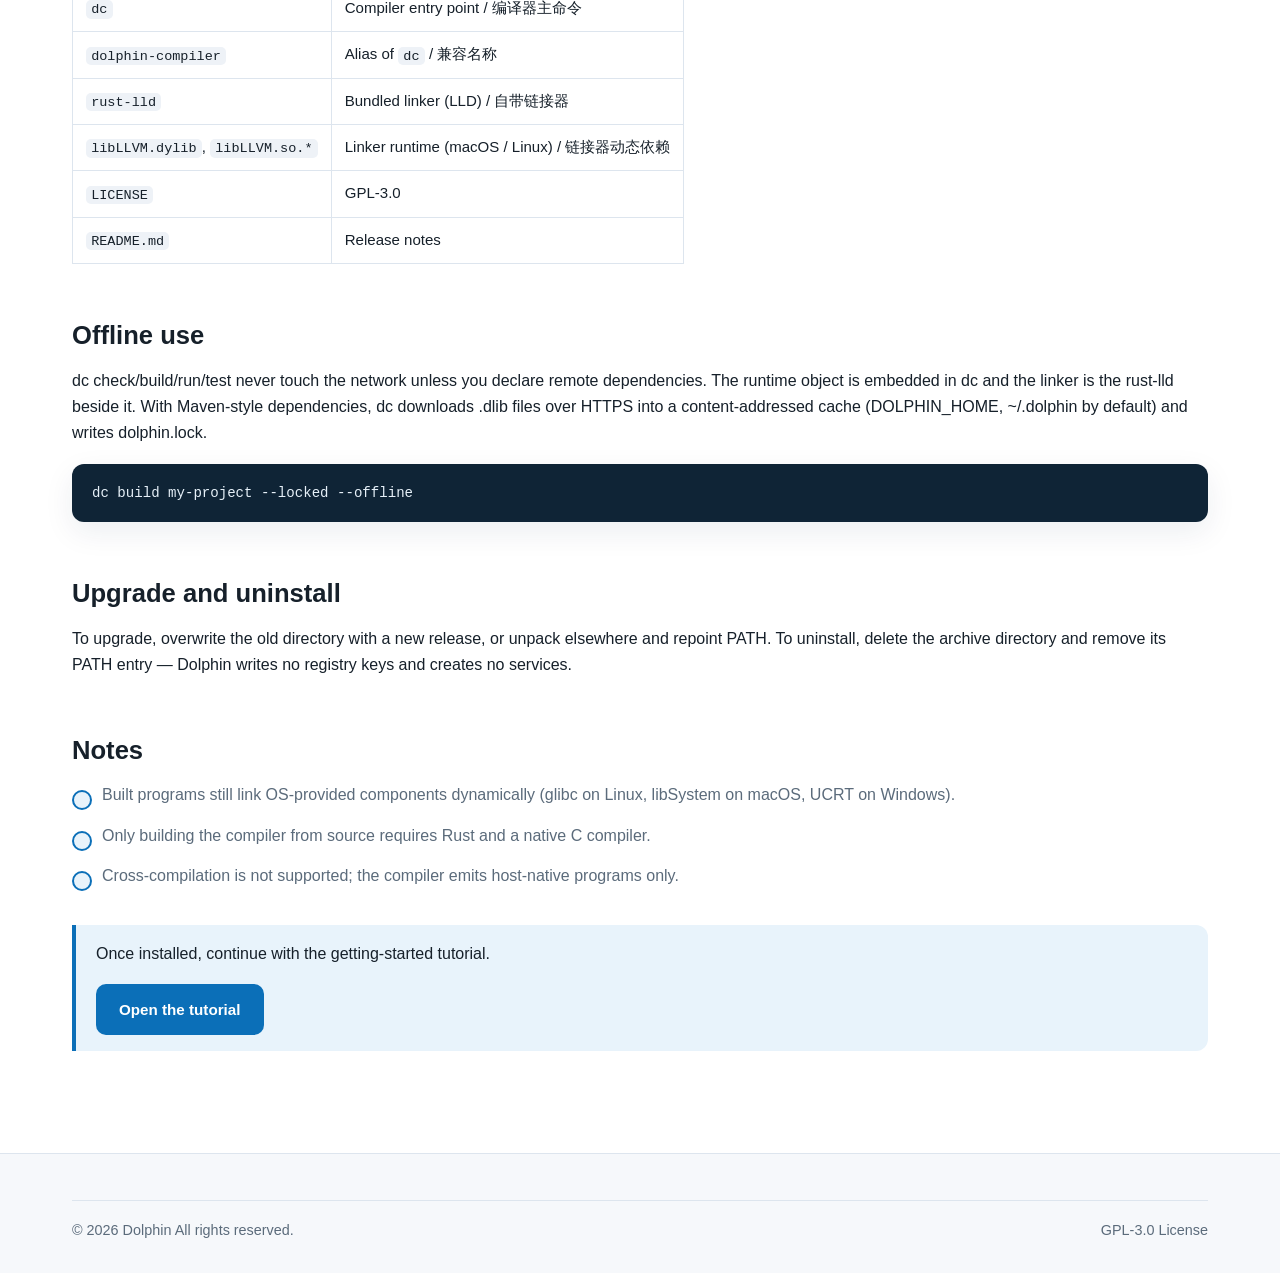
==== commit b87852f1: "update to v0.4.0 (cherry picked from commit 7fc848c62d02a29bc6ce4b2d4f3df58bd836b97b)" ====
--- a/docs/website/install.html
+++ b/docs/website/install.html
@@ -100,13 +100,13 @@
 
           <div class="tab-panel is-active" id="tab-linux">
             <h3 data-i18n="install.step.download">1. 下载归档</h3>
-            <pre><code>curl -LO https://github.com/foxlab/dolphin-compiler/releases/download/v0.3.0-M19/dolphin-0.3.0-x86_64-unknown-linux-gnu.tar.gz
-curl -LO https://github.com/foxlab/dolphin-compiler/releases/download/v0.3.0-M19/dolphin-0.3.0-x86_64-unknown-linux-gnu.sha256</code></pre>
+            <pre><code>curl -LO https://github.com/foxlab/dolphin-compiler/releases/download/v0.4.0/dolphin-0.4.0-x86_64-unknown-linux-gnu.tar.gz
+curl -LO https://github.com/foxlab/dolphin-compiler/releases/download/v0.4.0/dolphin-0.4.0-x86_64-unknown-linux-gnu.sha256</code></pre>
             <h3 data-i18n="install.step.verify">2. 校验完整性</h3>
-            <pre><code>sha256sum -c dolphin-0.3.0-x86_64-unknown-linux-gnu.sha256</code></pre>
+            <pre><code>sha256sum -c dolphin-0.4.0-x86_64-unknown-linux-gnu.sha256</code></pre>
             <h3 data-i18n="install.step.extract">3. 解压并加入 PATH</h3>
             <pre><code>mkdir -p ~/.local/dolphin
-tar xzf dolphin-0.3.0-x86_64-unknown-linux-gnu.tar.gz -C ~/.local/dolphin
+tar xzf dolphin-0.4.0-x86_64-unknown-linux-gnu.tar.gz -C ~/.local/dolphin
 echo 'export PATH="$HOME/.local/dolphin:$PATH"' &gt;&gt; ~/.bashrc</code></pre>
             <h3 data-i18n="install.step.verifyenv">4. 验证安装</h3>
             <pre><code>dc --version
@@ -115,13 +115,13 @@
 
           <div class="tab-panel" id="tab-macos">
             <h3 data-i18n="install.step.download">1. 下载归档</h3>
-            <pre><code>curl -LO https://github.com/foxlab/dolphin-compiler/releases/download/v0.3.0-M19/dolphin-0.3.0-aarch64-apple-darwin.tar.gz
-curl -LO https://github.com/foxlab/dolphin-compiler/releases/download/v0.3.0-M19/dolphin-0.3.0-aarch64-apple-darwin.sha256</code></pre>
+            <pre><code>curl -LO https://github.com/foxlab/dolphin-compiler/releases/download/v0.4.0/dolphin-0.4.0-aarch64-apple-darwin.tar.gz
+curl -LO https://github.com/foxlab/dolphin-compiler/releases/download/v0.4.0/dolphin-0.4.0-aarch64-apple-darwin.sha256</code></pre>
             <h3 data-i18n="install.step.verify">2. 校验完整性</h3>
-            <pre><code>shasum -a 256 -c dolphin-0.3.0-aarch64-apple-darwin.sha256</code></pre>
+            <pre><code>shasum -a 256 -c dolphin-0.4.0-aarch64-apple-darwin.sha256</code></pre>
             <h3 data-i18n="install.step.extract">3. 解压并加入 PATH</h3>
             <pre><code>mkdir -p ~/.local/dolphin
-tar xzf dolphin-0.3.0-aarch64-apple-darwin.tar.gz -C ~/.local/dolphin
+tar xzf dolphin-0.4.0-aarch64-apple-darwin.tar.gz -C ~/.local/dolphin
 echo 'export PATH="$HOME/.local/dolphin:$PATH"' &gt;&gt; ~/.zshrc</code></pre>
             <h3 data-i18n="install.step.verifyenv">4. 验证安装</h3>
             <pre><code>dc --version
@@ -130,12 +130,12 @@
 
           <div class="tab-panel" id="tab-windows">
             <h3 data-i18n="install.step.download">1. 下载归档</h3>
-            <pre><code>Invoke-WebRequest -Uri https://github.com/foxlab/dolphin-compiler/releases/download/v0.3.0-M19/dolphin-0.3.0-x86_64-pc-windows-msvc.zip `
-  -OutFile dolphin-0.3.0-x86_64-pc-windows-msvc.zip</code></pre>
+            <pre><code>Invoke-WebRequest -Uri https://github.com/foxlab/dolphin-compiler/releases/download/v0.4.0/dolphin-0.4.0-x86_64-pc-windows-msvc.zip `
+  -OutFile dolphin-0.4.0-x86_64-pc-windows-msvc.zip</code></pre>
             <h3 data-i18n="install.step.verify">2. 校验完整性</h3>
-            <pre><code>Get-FileHash dolphin-0.3.0-x86_64-pc-windows-msvc.zip -Algorithm SHA256</code></pre>
+            <pre><code>Get-FileHash dolphin-0.4.0-x86_64-pc-windows-msvc.zip -Algorithm SHA256</code></pre>
             <h3 data-i18n="install.step.extract">3. 解压并加入 PATH</h3>
-            <pre><code>Expand-Archive dolphin-0.3.0-x86_64-pc-windows-msvc.zip `
+            <pre><code>Expand-Archive dolphin-0.4.0-x86_64-pc-windows-msvc.zip `
   -DestinationPath "$env:USERPROFILE\dolphin"
 $env:Path = "$env:USERPROFILE\dolphin;$env:Path"</code></pre>
             <h3 data-i18n="install.step.verifyenv">4. 验证安装</h3>
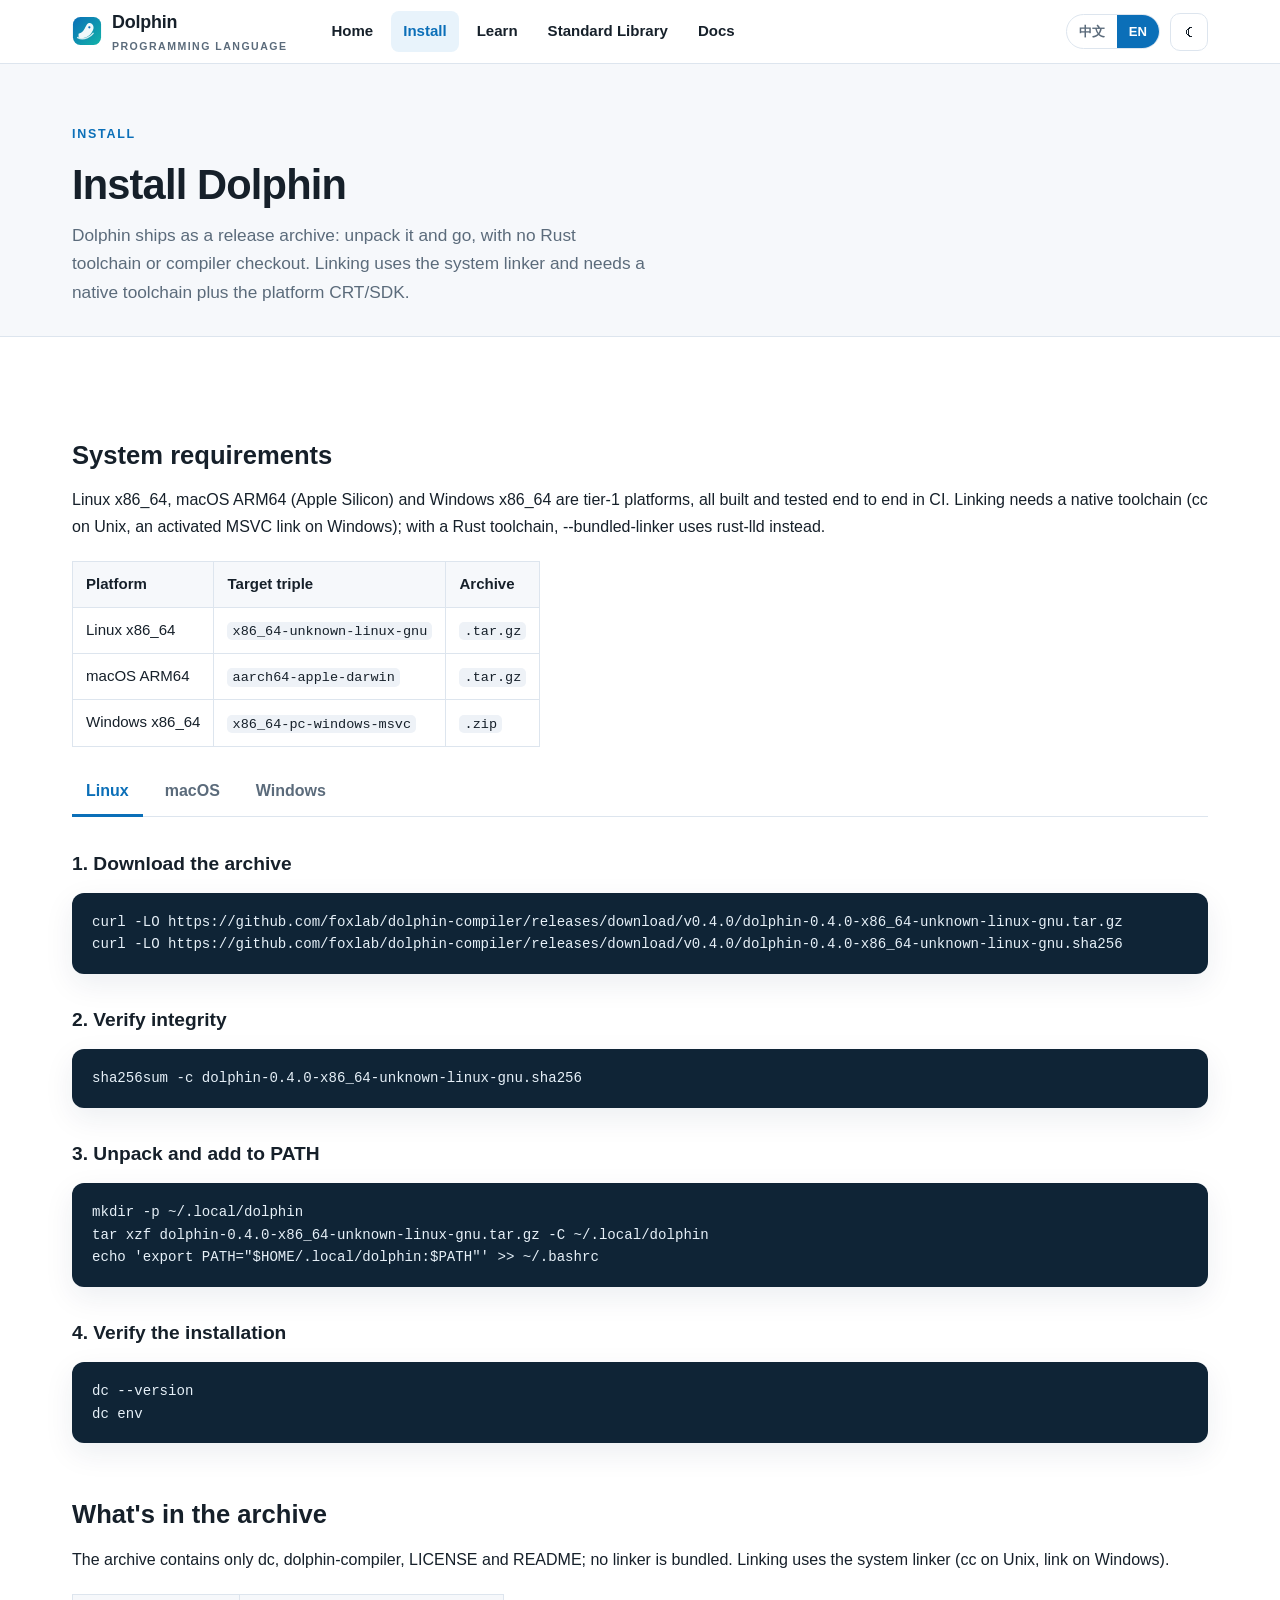
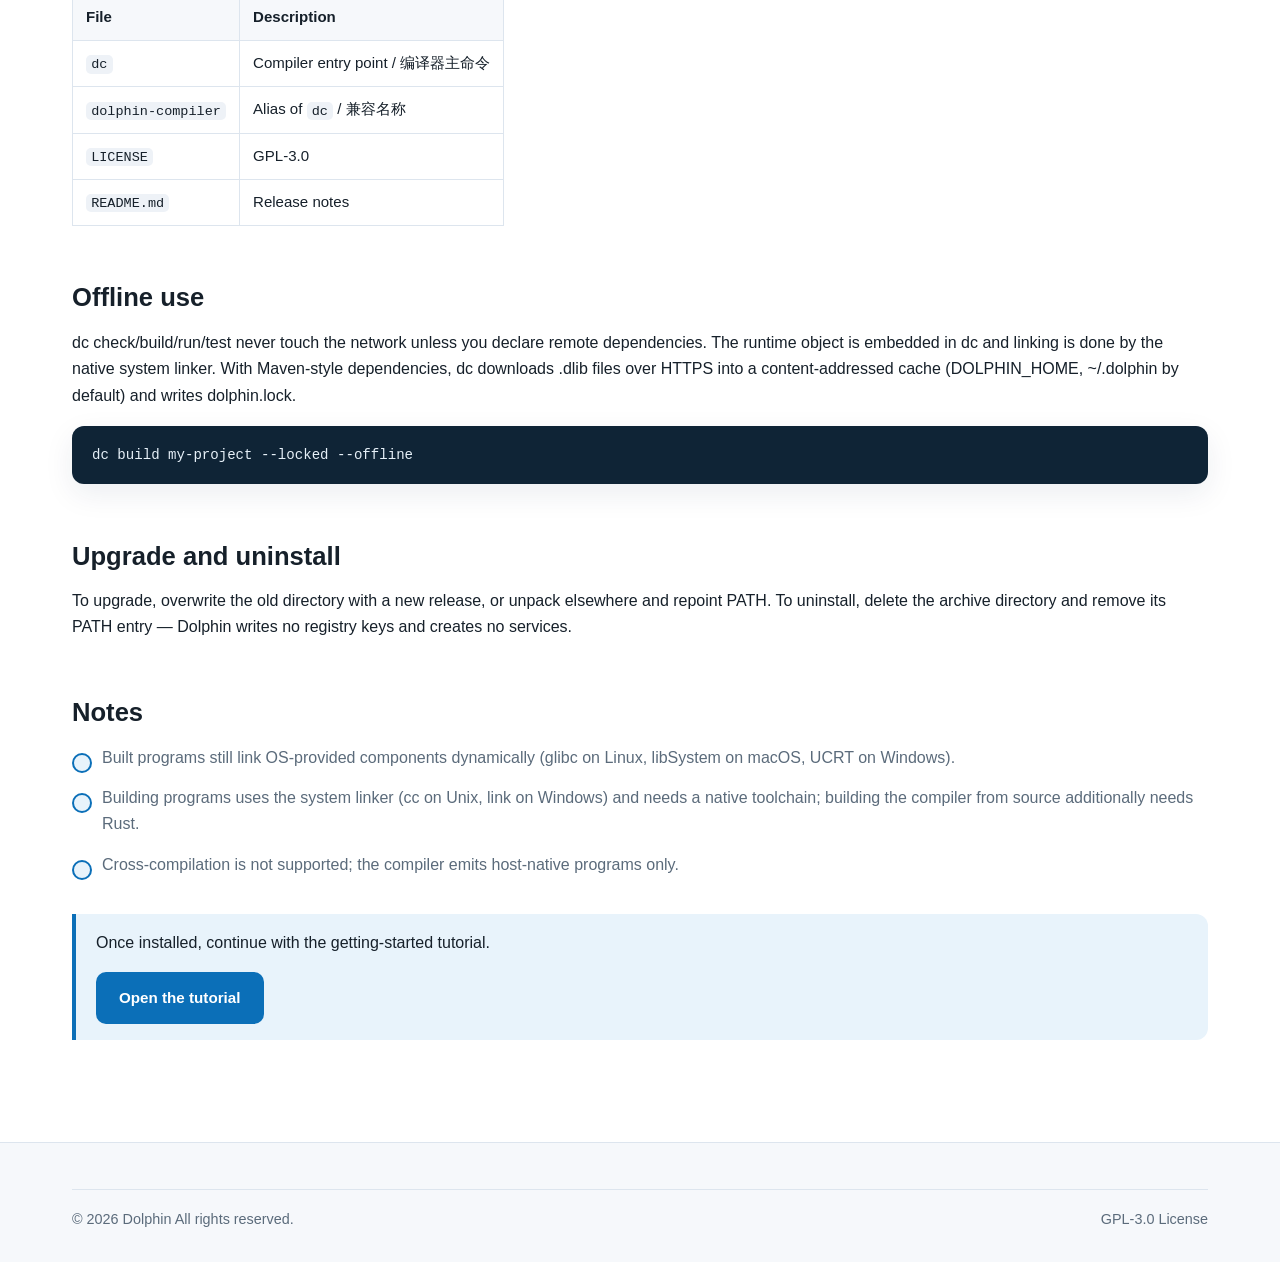
==== commit 8f94c7f1: "feat: change to system linker (cherry picked from commit 0e36758e7f33cb3f57cae69b65eb3ead498fd544)" ====
--- a/docs/website/install.html
+++ b/docs/website/install.html
@@ -3,7 +3,7 @@
 <head>
   <meta charset="UTF-8" />
   <meta name="viewport" content="width=device-width, initial-scale=1" />
-  <meta name="description" content="安装 Dolphin 编译器：下载自包含发行包，解压并加入 PATH。" />
+  <meta name="description" content="安装 Dolphin 编译器：下载发行包，解压并加入 PATH。" />
   <title>安装 · Dolphin</title>
   <link rel="stylesheet" href="assets/css/site.css" />
   <script>
@@ -68,7 +68,7 @@
         <span class="eyebrow" data-i18n="install.eyebrow">安装</span>
         <h1 data-i18n="install.title">安装 Dolphin</h1>
         <p data-i18n="install.lead">
-          Dolphin 以自包含发行包发布：解压后即可使用，不需要 Rust 或编译器源码；链接仍使用系统自带的 CRT/SDK。
+          Dolphin 以发行包发布：解压后即可使用，不需要 Rust 或编译器源码；链接默认使用系统链接器，需要本机开发工具链与系统 CRT/SDK。
         </p>
       </div>
     </div>
@@ -146,7 +146,7 @@
 
         <h2 data-i18n="install.package.title">发行包内容</h2>
         <p data-i18n="install.package.body">
-          dc 与 rust-lld 必须位于同一目录；macOS 与 Linux 包还携带 rust-lld 依赖的 LLVM 动态库，请勿拆分。
+          发行包只包含 dc、dolphin-compiler、LICENSE 与 README，不含链接器；链接默认使用系统链接器（Unix cc，Windows link）。
         </p>
         <table>
           <thead>
@@ -155,8 +155,6 @@
           <tbody>
             <tr><td><code>dc</code></td><td>Compiler entry point / 编译器主命令</td></tr>
             <tr><td><code>dolphin-compiler</code></td><td>Alias of <code>dc</code> / 兼容名称</td></tr>
-            <tr><td><code>rust-lld</code></td><td>Bundled linker (LLD) / 自带链接器</td></tr>
-            <tr><td><code>libLLVM.dylib</code>, <code>libLLVM.so.*</code></td><td>Linker runtime (macOS / Linux) / 链接器动态依赖</td></tr>
             <tr><td><code>LICENSE</code></td><td>GPL-3.0</td></tr>
             <tr><td><code>README.md</code></td><td>Release notes</td></tr>
           </tbody>
@@ -164,8 +162,8 @@
 
         <h2 id="offline" data-i18n="install.offline.title">离线使用</h2>
         <p data-i18n="install.offline.body">
-          在不声明远程依赖时，dc check/build/run/test 不会访问网络。运行时目标文件内嵌于 dc，链接器为同目录的
-          rust-lld。使用 Maven 风格依赖时，dc 会通过 HTTPS 下载 .dlib 到内容寻址缓存（DOLPHIN_HOME，默认
+          在不声明远程依赖时，dc check/build/run/test 不会访问网络。运行时目标文件内嵌于 dc，链接由本机
+          系统链接器完成。使用 Maven 风格依赖时，dc 会通过 HTTPS 下载 .dlib 到内容寻址缓存（DOLPHIN_HOME，默认
           ~/.dolphin），并写入 dolphin.lock。
         </p>
         <pre><code>dc build my-project --locked --offline</code></pre>
@@ -179,7 +177,7 @@
         <h2 data-i18n="install.notes.title">说明</h2>
         <ul class="feature-list">
           <li data-i18n="install.notes.1">构建程序时仍会动态链接操作系统自带组件（Linux glibc、macOS libSystem、Windows UCRT）。</li>
-          <li data-i18n="install.notes.2">从源码构建编译器自身才需要 Rust 与本机 C 编译器。</li>
+          <li data-i18n="install.notes.2">构建程序默认使用系统链接器（Unix cc，Windows link），需要本机开发工具链；从源码构建编译器自身还需要 Rust。</li>
           <li data-i18n="install.notes.3">当前不支持交叉编译，编译器只生成宿主平台的本机程序。</li>
         </ul>
 
